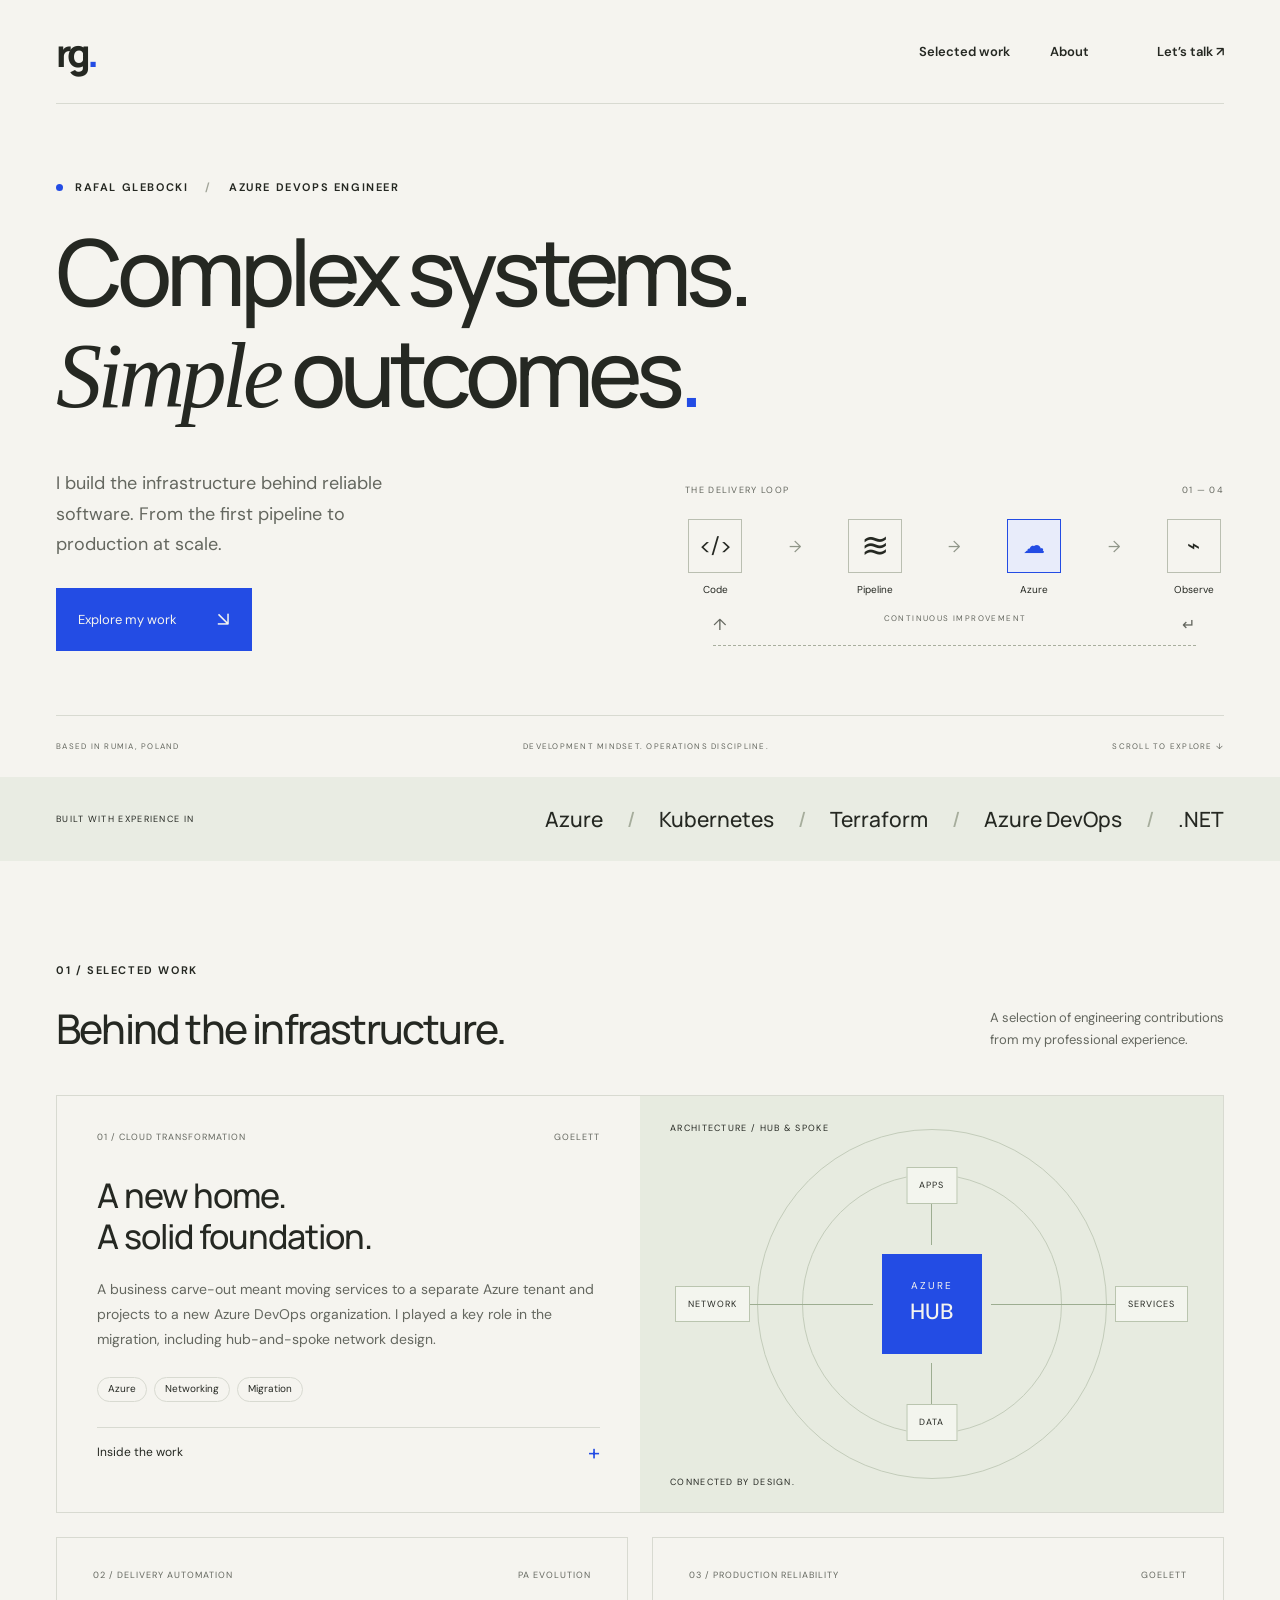
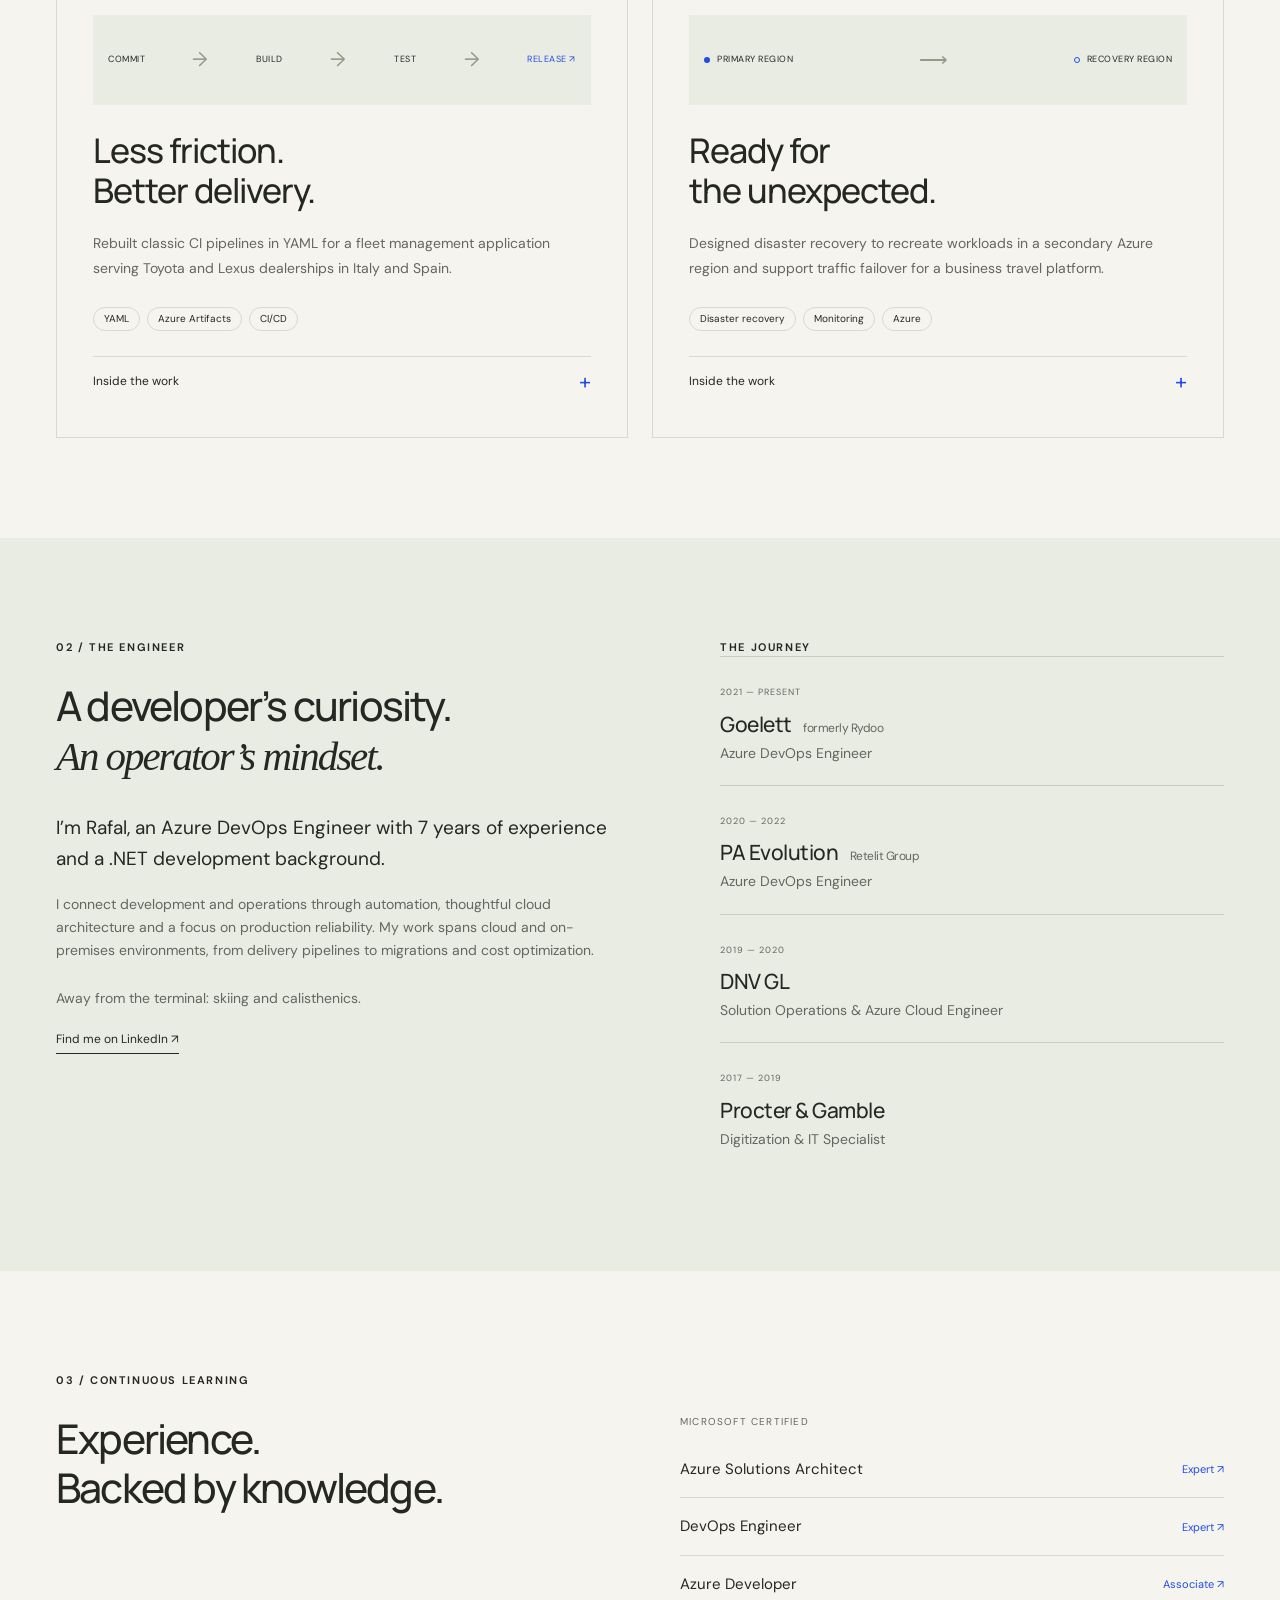
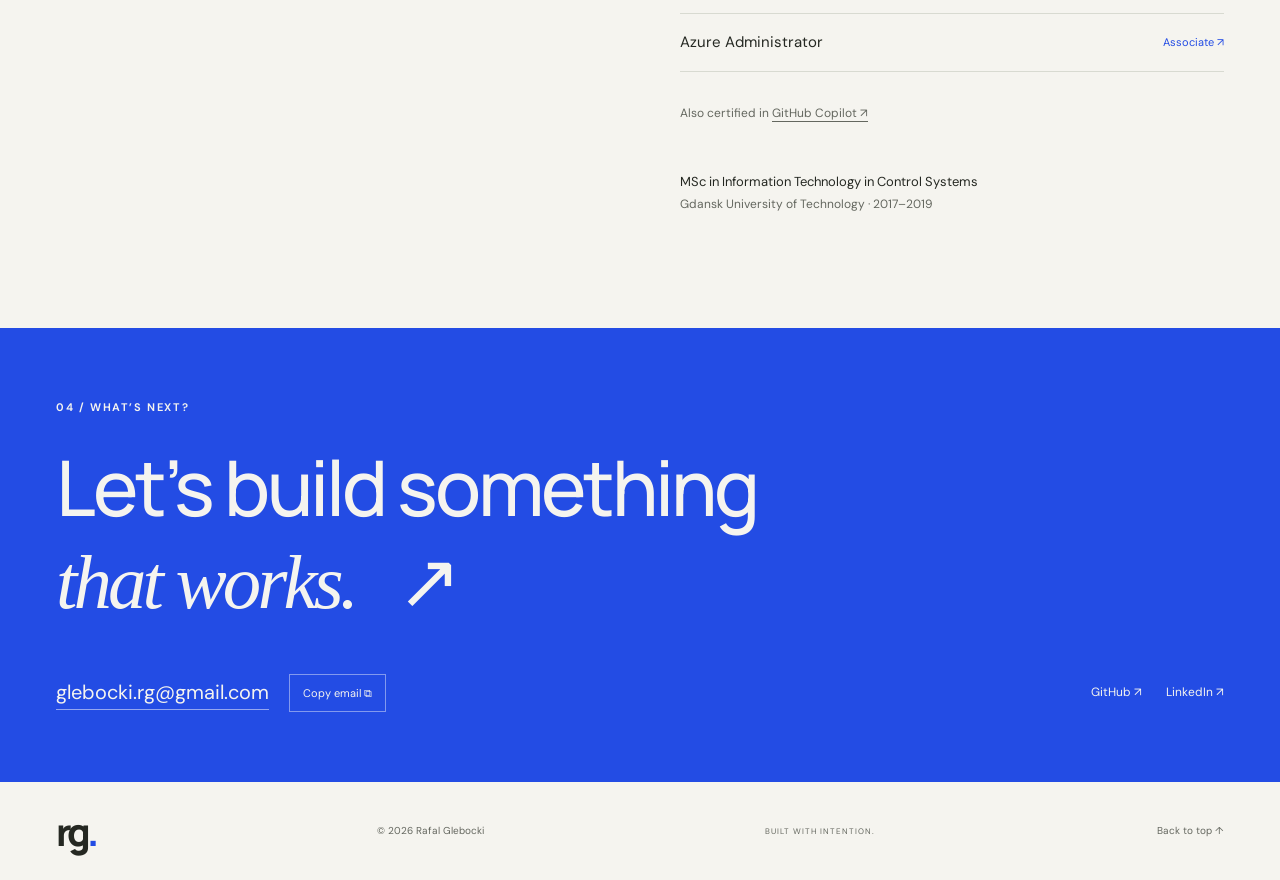
==== site/index.html @ 4cfb501b "feat: add portfolio, Azure deployment and project skills" ====
<!doctype html>
<html lang="en">
<head>
  <meta charset="utf-8">
  <meta name="viewport" content="width=device-width, initial-scale=1">
  <meta name="description" content="Rafal Glebocki, Azure DevOps Engineer. Seven years of experience in cloud infrastructure, CI/CD, Kubernetes and production reliability.">
  <meta name="theme-color" content="#f5f4ef">
  <title>Rafal Glebocki — Azure DevOps Engineer</title>
  <link rel="icon" href="assets/favicon.svg" type="image/svg+xml">
  <link rel="stylesheet" href="assets/style.css">
  <script src="assets/main.js" defer></script>
</head>
<body>
  <a class="skip" href="#main">Skip to content</a>
  <header class="header wrap">
    <a class="wordmark" href="#" aria-label="Rafal Glebocki, home">rg<span>.</span></a>
    <nav aria-label="Main navigation"><a href="#work">Selected work</a><a href="#about">About</a><a href="#contact">Let’s talk <span aria-hidden="true">↗</span></a></nav>
  </header>
  <main id="main">
    <section class="hero wrap" aria-labelledby="hero-title">
      <div class="eyebrow"><span class="dot"></span> RAFAL GLEBOCKI <span class="slash">/</span> AZURE DEVOPS ENGINEER</div>
      <h1 id="hero-title">Complex systems.<br><span class="serif">Simple</span> outcomes<span class="blue">.</span></h1>
      <div class="hero-bottom">
        <div class="intro"><p>I build the infrastructure behind reliable software. From the first pipeline to production at scale.</p><a class="button" href="#work">Explore my work <span aria-hidden="true">↘</span></a></div>
        <div class="architecture" role="img" aria-label="Delivery flow: code, pipeline, Azure cloud, observability, then feedback to code">
          <div class="diagram-top"><span>THE DELIVERY LOOP</span><span>01 — 04</span></div>
          <div class="nodes"><div class="node"><span class="node-icon">&lt;/&gt;</span><span>Code</span></div><span class="connector">→</span><div class="node"><span class="node-icon pipeline">≋</span><span>Pipeline</span></div><span class="connector">→</span><div class="node active"><span class="node-icon">☁</span><span>Azure</span></div><span class="connector">→</span><div class="node"><span class="node-icon">⌁</span><span>Observe</span></div></div>
          <div class="feedback"><span>↑</span><span>CONTINUOUS IMPROVEMENT</span><span>↵</span></div>
        </div>
      </div>
      <div class="hero-footer"><span>BASED IN RUMIA, POLAND</span><span>DEVELOPMENT MINDSET. OPERATIONS DISCIPLINE.</span><a href="#work" aria-label="Scroll to selected work">SCROLL TO EXPLORE ↓</a></div>
    </section>
    <div class="stack-strip"><div class="wrap"><span>BUILT WITH EXPERIENCE IN</span><p>Azure <i>/</i> Kubernetes <i>/</i> Terraform <i>/</i> Azure DevOps <i>/</i> .NET</p></div></div>
    <section id="work" class="work wrap section">
      <div class="section-heading"><div><p class="eyebrow">01 / SELECTED WORK</p><h2>Behind the infrastructure.</h2></div><p>A selection of engineering contributions<br>from my professional experience.</p></div>
      <article class="project featured">
        <div class="project-copy"><div class="project-meta"><span>01 / CLOUD TRANSFORMATION</span><span>GOELETT</span></div><h3>A new home.<br>A solid foundation.</h3><p>A business carve-out meant moving services to a separate Azure tenant and projects to a new Azure DevOps organization. I played a key role in the migration, including hub-and-spoke network design.</p><div class="tags"><span>Azure</span><span>Networking</span><span>Migration</span></div><details><summary>Inside the work <span aria-hidden="true">+</span></summary><p>Contributed to tenant and organization migrations, designed a shared CI/CD approach across applications, and migrated workloads to Azure Kubernetes Service.</p></details></div>
        <div class="network-art" role="img" aria-label="Hub-and-spoke network: central hub connects applications, services and data"><span class="art-caption">ARCHITECTURE / HUB & SPOKE</span><div class="orbit orbit-one"></div><div class="orbit orbit-two"></div><div class="network-line horizontal"></div><div class="network-line vertical"></div><div class="hub">AZURE<br><strong>HUB</strong></div><span class="spoke spoke-top">APPS</span><span class="spoke spoke-right">SERVICES</span><span class="spoke spoke-bottom">DATA</span><span class="spoke spoke-left">NETWORK</span><span class="art-foot">CONNECTED BY DESIGN.</span></div>
      </article>
      <div class="project-pair">
        <article class="project secondary"><div class="project-meta"><span>02 / DELIVERY AUTOMATION</span><span>PA EVOLUTION</span></div><div class="mini-pipeline" aria-hidden="true"><span>COMMIT</span><b>→</b><span>BUILD</span><b>→</b><span>TEST</span><b>→</b><span class="blue">RELEASE ↗</span></div><h3>Less friction.<br>Better delivery.</h3><p>Rebuilt classic CI pipelines in YAML for a fleet management application serving Toyota and Lexus dealerships in Italy and Spain.</p><div class="tags"><span>YAML</span><span>Azure Artifacts</span><span>CI/CD</span></div><details><summary>Inside the work <span aria-hidden="true">+</span></summary><p>Introduced semantic versioning, unit tests, caching and package management. Supported VM releases and integrated post-release tests with results logged to Datadog.</p></details></article>
        <article class="project secondary"><div class="project-meta"><span>03 / PRODUCTION RELIABILITY</span><span>GOELETT</span></div><div class="region-art" aria-hidden="true"><span><i></i> PRIMARY REGION</span><b>⟶</b><span><i></i> RECOVERY REGION</span></div><h3>Ready for<br>the unexpected.</h3><p>Designed disaster recovery to recreate workloads in a secondary Azure region and support traffic failover for a business travel platform.</p><div class="tags"><span>Disaster recovery</span><span>Monitoring</span><span>Azure</span></div><details><summary>Inside the work <span aria-hidden="true">+</span></summary><p>Maintained monitoring with Application Insights, Grafana and Zabbix. Supported incident and release management, and configured an SRE agent for production monitoring.</p></details></article>
      </div>
    </section>
    <section id="about" class="about section"><div class="wrap about-grid"><div><p class="eyebrow">02 / THE ENGINEER</p><h2>A developer’s curiosity.<br><span class="serif">An operator’s mindset.</span></h2><p class="about-intro">I’m Rafal, an Azure DevOps Engineer with 7 years of experience and a .NET development background.</p><p>I connect development and operations through automation, thoughtful cloud architecture and a focus on production reliability. My work spans cloud and on-premises environments, from delivery pipelines to migrations and cost optimization.</p><p class="personal">Away from the terminal: skiing and calisthenics.</p><a class="text-link" href="https://www.linkedin.com/in/rafalglebocki" target="_blank" rel="noreferrer">Find me on LinkedIn ↗</a></div><div class="timeline"><p class="eyebrow">THE JOURNEY</p><div><span>2021 — PRESENT</span><h3>Goelett <small>formerly Rydoo</small></h3><p>Azure DevOps Engineer</p></div><div><span>2020 — 2022</span><h3>PA Evolution <small>Retelit Group</small></h3><p>Azure DevOps Engineer</p></div><div><span>2019 — 2020</span><h3>DNV GL</h3><p>Solution Operations & Azure Cloud Engineer</p></div><div><span>2017 — 2019</span><h3>Procter & Gamble</h3><p>Digitization & IT Specialist</p></div></div></div></section>
    <section class="credentials section wrap"><p class="eyebrow">03 / CONTINUOUS LEARNING</p><div class="credentials-grid"><h2>Experience.<br>Backed by knowledge.</h2><div><p class="cert-label">MICROSOFT CERTIFIED</p><ul class="certs"><li><a href="https://learn.microsoft.com/api/credentials/share/en-us/RafaGbocki-3863/DA3E8FC1C0306211?sharingId=A9ACE3A2BB12C24C" target="_blank" rel="noopener noreferrer" aria-label="Azure Solutions Architect Expert certificate (opens in a new tab)">Azure Solutions Architect <span>Expert ↗</span></a></li><li><a href="https://learn.microsoft.com/api/credentials/share/en-us/RafaGbocki-3863/6D9B1CD9501C0F1B?sharingId=A9ACE3A2BB12C24C" target="_blank" rel="noopener noreferrer" aria-label="DevOps Engineer Expert certificate (opens in a new tab)">DevOps Engineer <span>Expert ↗</span></a></li><li><a href="https://learn.microsoft.com/api/credentials/share/en-us/RafaGbocki-3863/81DCC0624C2C386D?sharingId=A9ACE3A2BB12C24C" target="_blank" rel="noopener noreferrer" aria-label="Azure Developer Associate certificate (opens in a new tab)">Azure Developer <span>Associate ↗</span></a></li><li><a href="https://learn.microsoft.com/api/credentials/share/en-us/RafaGbocki-3863/DE792975BA708799?sharingId=A9ACE3A2BB12C24C" target="_blank" rel="noopener noreferrer" aria-label="Azure Administrator Associate certificate (opens in a new tab)">Azure Administrator <span>Associate ↗</span></a></li></ul><p class="extra-cert">Also certified in <a href="https://learn.microsoft.com/api/credentials/share/en-us/RafaGbocki-3863/BF554E266FBE7153?sharingId=A9ACE3A2BB12C24C" target="_blank" rel="noopener noreferrer" aria-label="GitHub Copilot certificate (opens in a new tab)">GitHub Copilot ↗</a></p><p class="education">MSc in Information Technology in Control Systems<br><span>Gdansk University of Technology · 2017–2019</span></p></div></div></section>
    <section id="contact" class="contact"><div class="wrap"><p class="eyebrow">04 / WHAT’S NEXT?</p><h2>Let’s build something<br><span class="serif">that works.</span> <span aria-hidden="true">↗</span></h2><div class="contact-bottom"><a class="email" href="mailto:glebocki.rg@gmail.com">glebocki.rg@gmail.com</a><button id="copy-email" type="button">Copy email <span aria-hidden="true">⧉</span></button><span id="copy-status" role="status"></span><div class="socials"><a href="https://github.com/roofiq" target="_blank" rel="noreferrer">GitHub ↗</a><a href="https://www.linkedin.com/in/rafalglebocki" target="_blank" rel="noreferrer">LinkedIn ↗</a></div></div></div></section>
  </main>
  <footer class="wrap footer"><a class="wordmark" href="#" aria-label="Back to top">rg<span>.</span></a><span>© <span id="year">2026</span> Rafal Glebocki</span><span>BUILT WITH INTENTION.</span><a href="#">Back to top ↑</a></footer>
</body>
</html>
---- site/assets/style.css ----
@import url('https://fonts.googleapis.com/css2?family=DM+Sans:wght@400;450;500;550;600;650;700&family=Manrope:wght@400;500;600;650;700;750;800&display=swap');
:root{--paper:#f5f4ef;--ink:#252822;--muted:#64675f;--line:#d8dad1;--blue:#234ce4;--pale:#e9ece3;--display:'Manrope',sans-serif;--body:'DM Sans',sans-serif}
*{box-sizing:border-box}html{scroll-behavior:smooth;scroll-padding-top:28px}body{margin:0;background:var(--paper);color:var(--ink);font:16px/1.65 var(--body);-webkit-font-smoothing:antialiased}a{color:inherit;text-decoration:none}button{font:inherit}button,a,summary{-webkit-tap-highlight-color:transparent}a:focus-visible,button:focus-visible,summary:focus-visible{outline:3px solid var(--blue);outline-offset:6px}a:hover{color:var(--blue)}::selection{background:#ced6fb}.wrap{width:min(1280px,calc(100% - 112px));margin-inline:auto}.header{height:104px;display:flex;align-items:center;justify-content:space-between;border-bottom:1px solid var(--line)}.wordmark{font:800 38px/1 var(--display);letter-spacing:-4px}.wordmark span{color:var(--blue)}nav{display:flex;gap:40px;font-size:13px;font-weight:600}nav a{padding-block:12px}nav a:last-child{margin-left:28px}.skip{position:absolute;top:-100px;left:20px;background:var(--paper);padding:12px;z-index:10}.skip:focus{top:10px}.hero{padding-top:74px}.eyebrow{font-size:11px;font-weight:650;letter-spacing:1.6px;display:flex;align-items:center;gap:12px;margin:0 0 25px}.dot{width:7px;height:7px;background:var(--blue);border-radius:50%}.slash{color:#a1a498;margin:0 5px}h1,h2,h3,p{margin-top:0}h1,h2,h3{font-family:var(--display);font-weight:500}h1{font-size:clamp(52px,7.2vw,106px);line-height:1.09;letter-spacing:-6px;margin-bottom:42px}.serif{font-family:Georgia,'Times New Roman',serif;font-style:italic;font-weight:400;letter-spacing:-.05em}.blue{color:var(--blue)}.hero-bottom{display:grid;grid-template-columns:1fr 1fr;gap:90px;align-items:center}.intro p{max-width:370px;font-size:18px;line-height:1.7;color:var(--muted);margin-bottom:28px}.button{display:inline-flex;align-items:center;gap:40px;background:var(--blue);color:var(--paper);padding:15px 22px;font-size:13px}.button:hover{background:#1939b5;color:var(--paper)}.button span{font-size:20px}.architecture{padding-top:10px}.diagram-top{display:flex;justify-content:space-between;font-size:9px;letter-spacing:1.3px;color:var(--muted);margin-bottom:22px}.nodes{display:flex;align-items:center;justify-content:space-between}.node{display:flex;flex-direction:column;align-items:center;gap:9px;font-size:10px;min-width:60px}.node-icon{width:54px;height:54px;border:1px solid #babfb1;display:grid;place-items:center;font-size:22px;line-height:1;background:var(--paper)}.node.active .node-icon{border-color:var(--blue);color:var(--blue);background:#e8ecfa}.connector{color:#8f9588;padding-bottom:23px}.pipeline{font-size:34px}.feedback{display:flex;justify-content:space-between;margin:13px 28px 0;border-bottom:1px dashed #a8ae9e;padding-bottom:7px;color:var(--muted);font-size:8px;letter-spacing:1.4px}.feedback span:first-child,.feedback span:last-child{font-size:16px}.hero-footer{display:flex;justify-content:space-between;gap:20px;border-top:1px solid var(--line);padding:24px 0;margin-top:64px;font-size:8px;letter-spacing:1.25px;color:var(--muted)}.stack-strip{background:var(--pale);padding:28px 0}.stack-strip .wrap{display:flex;justify-content:space-between;align-items:center;gap:35px}.stack-strip span{font-size:9px;letter-spacing:1.3px}.stack-strip p{margin:0;font:500 21px var(--display)}.stack-strip i{font-style:normal;color:#a6ad9c;margin:0 20px}.section{padding-block:100px}.section-heading{display:flex;justify-content:space-between;align-items:end;gap:30px;margin-bottom:42px}h2{font-size:clamp(30px,3.2vw,46px);line-height:1.2;letter-spacing:-1.8px;margin-bottom:0}.section-heading>p{font-size:13px;color:var(--muted);margin:0 0 3px}.project{border:1px solid var(--line)}.featured{display:grid;grid-template-columns:1fr 1fr}.project-copy{padding:34px 40px}.project-meta{display:flex;justify-content:space-between;gap:16px;font-size:9px;letter-spacing:1px;color:var(--muted)}h3{font-size:34px;line-height:1.2;letter-spacing:-1px;margin:30px 0 20px}.project p{font-size:14px;color:var(--muted);line-height:1.8}.tags{display:flex;flex-wrap:wrap;gap:7px;margin:25px 0}.tags span{font-size:10px;padding:3px 10px;border:1px solid var(--line);border-radius:20px}.project details{border-top:1px solid var(--line);font-size:12px}.project summary{cursor:pointer;list-style:none;display:flex;justify-content:space-between;align-items:center;min-height:50px}.project summary::-webkit-details-marker{display:none}.project summary span{font-size:22px;color:var(--blue)}details[open] summary span{transform:rotate(45deg)}details p{padding-top:10px}.network-art{position:relative;min-height:400px;overflow:hidden;background:#e7ebe0;background-image:radial-gradient(#bbc4af .7px,transparent .7px);background-size:18px 18px;display:grid;place-items:center}.art-caption,.art-foot{position:absolute;font-size:9px;letter-spacing:1.3px;left:30px}.art-caption{top:25px}.art-foot{bottom:22px}.orbit{position:absolute;border:1px solid #c3ccba;border-radius:50%;width:260px;height:260px}.orbit-two{width:350px;height:350px}.network-line{position:absolute;background:#9dad91}.horizontal{width:72%;height:1px}.vertical{height:65%;width:1px}.hub{z-index:1;background:var(--blue);color:var(--paper);width:100px;height:100px;display:flex;flex-direction:column;justify-content:center;align-items:center;font-size:10px;letter-spacing:2px;box-shadow:0 0 0 9px #e7ebe0}.hub strong{font-size:22px;letter-spacing:0;font-weight:500}.spoke{position:absolute;background:#f3f5ee;border:1px solid #bac5af;padding:10px 12px;font-size:9px;letter-spacing:1px;z-index:1}.spoke-top{top:17%;left:50%;transform:translateX(-50%)}.spoke-bottom{bottom:17%;left:50%;transform:translateX(-50%)}.spoke-left{left:6%}.spoke-right{right:6%}.project-pair{display:grid;grid-template-columns:1fr 1fr;gap:24px;margin-top:24px}.secondary{padding:30px 36px}.mini-pipeline,.region-art{margin-top:32px;min-height:90px;display:flex;align-items:center;justify-content:space-between;gap:8px;font-size:9px;letter-spacing:.5px;background:var(--pale);padding:15px}.mini-pipeline b,.region-art b{font-size:20px;font-weight:400;color:#939b88}.region-art span{display:flex;align-items:center;gap:7px}.region-art i{height:6px;width:6px;background:var(--blue);border-radius:50%}.region-art span:last-child i{background:transparent;border:1px solid var(--blue)}.secondary h3{margin-top:25px}.about{background:var(--pale)}.about-grid{display:grid;grid-template-columns:1.1fr 1fr;gap:110px}.about h2{margin-bottom:30px}.about p:not(.eyebrow){color:var(--muted);font-size:14px}.about p.about-intro{font-size:19px;color:var(--ink)}.about .personal{margin-top:25px}.text-link{font-size:12px;border-bottom:1px solid var(--ink);padding-bottom:6px}.timeline>div{padding:20px 0;border-top:1px solid #c8cebf}.timeline>div>span{font-size:9px;letter-spacing:1px;color:var(--muted)}.timeline h3{font-size:21px;margin:8px 0 5px;letter-spacing:-.5px}.timeline h3 small{font:12px var(--body);color:var(--muted);margin-left:8px}.timeline p{margin-bottom:0}.credentials-grid{display:grid;grid-template-columns:1fr 1fr;gap:80px}.cert-label{font-size:10px;letter-spacing:1.2px;color:var(--muted)}.certs{list-style:none;margin:0;padding:0}.certs li{border-bottom:1px solid var(--line);padding:16px 0;display:flex;justify-content:space-between;gap:18px;font-size:15px}.certs span{font-size:11px;color:var(--blue);white-space:nowrap}.extra-cert{font-size:12px;margin-top:20px;color:var(--muted)}.education{margin-top:36px;font-size:13px}.education span{color:var(--muted);font-size:12px}.contact{background:var(--blue);color:var(--paper);padding:70px 0}.contact h2{font-size:clamp(42px,6vw,82px);letter-spacing:-3px}.contact h2>span:last-child{display:inline-block;margin-left:30px}.contact-bottom{display:flex;align-items:center;flex-wrap:wrap;gap:20px;margin-top:45px}.email{font-size:20px;border-bottom:1px solid #94a6f0}.contact a:hover{color:#c5d0fc}.contact button{cursor:pointer;background:none;border:1px solid #8299ee;color:var(--paper);padding:9px 13px;font-size:11px}.contact button:hover{background:#365ceb}.contact :focus-visible{outline-color:var(--paper)}#copy-status{font-size:12px;max-width:250px}.socials{display:flex;gap:24px;margin-left:auto;font-size:12px}.footer{display:flex;align-items:center;gap:25px;justify-content:space-between;padding-block:30px;font-size:10px;color:var(--muted)}.footer .wordmark{color:var(--ink)}.footer>span:nth-last-child(2){letter-spacing:1px;font-size:8px}.hero h1{animation:enter .8s both}.hero-bottom{animation:enter .8s .1s both}@keyframes enter{from{opacity:0;transform:translateY(15px)}to{opacity:1;transform:translateY(0)}}
@media(min-width:1600px){.hero{padding-top:95px;padding-bottom:10px}}
@media(max-width:1000px){.wrap{width:calc(100% - 64px)}h1{letter-spacing:-4px}.hero-bottom{gap:40px}.stack-strip p{font-size:17px}.stack-strip i{margin:0 10px}.project-copy,.secondary{padding:25px}.about-grid{gap:50px}.hero-footer>span:nth-child(2){display:none}.project-meta{font-size:8px}.credentials-grid{gap:40px}}
@media(max-width:700px){.wrap{width:calc(100% - 40px)}.header{height:80px}.wordmark{font-size:34px}nav{gap:18px;font-size:11px}nav a:last-child{margin-left:0}.hero{padding-top:44px}.eyebrow{font-size:9px;letter-spacing:1px;gap:7px}h1{font-size:clamp(42px,9.5vw,67px);letter-spacing:-2.7px;margin-bottom:28px}.hero-bottom{grid-template-columns:1fr;gap:35px}.intro p{font-size:16px;max-width:360px}.architecture{max-width:420px;width:100%;margin-inline:auto;padding:22px 0 0;border-top:1px solid var(--line)}.hero-footer{margin-top:35px;font-size:7px;padding-block:20px}.stack-strip{padding-block:23px}.stack-strip .wrap{align-items:start;flex-direction:column;gap:14px}.stack-strip p{font-size:15px;line-height:2}.stack-strip i{margin:0 7px}.section{padding-block:65px}.section-heading{display:block;margin-bottom:28px}.section-heading>p{margin-top:20px}.section-heading>p br{display:none}.featured,.project-pair,.about-grid,.credentials-grid{grid-template-columns:1fr}.featured .network-art{min-height:320px;grid-row:1}.network-art .orbit{width:210px;height:210px}.network-art .orbit-two{width:290px;height:290px}.network-art .hub{width:80px;height:80px}.project-copy,.secondary{padding:25px 22px}.project h3{font-size:30px}.project-meta{font-size:8px;letter-spacing:.6px}.project-pair{gap:20px;margin-top:20px}.about-grid{gap:45px}.credentials-grid{gap:35px}.certs li{font-size:13px}.certs span{font-size:10px}.contact{padding-block:55px}.contact h2{letter-spacing:-2px}.contact h2>span:last-child{margin-left:5px}.email{font-size:18px}.contact-bottom{gap:15px}.socials{margin-left:0;width:100%;margin-top:15px}.footer{flex-wrap:wrap;gap:20px}.footer>span:nth-last-child(2){display:none}.footer .wordmark{font-size:30px}.footer>span{margin-right:auto}.footer>a:last-child{margin-left:auto}.mini-pipeline,.region-art{font-size:8px;padding:12px}.region-art span{gap:4px}.node{min-width:48px}.node-icon{width:48px;height:48px}}
@media(prefers-reduced-motion:reduce){html{scroll-behavior:auto}*,*::before,*::after{animation:none!important;transition:none!important}}

.certs li{display:block;padding:0}.certs li a{display:flex;justify-content:space-between;align-items:center;gap:18px;padding:16px 0;min-height:48px}.certs li a:hover{background:var(--pale)}.extra-cert a{display:inline-block;padding-block:12px;text-decoration:underline;text-underline-offset:4px}
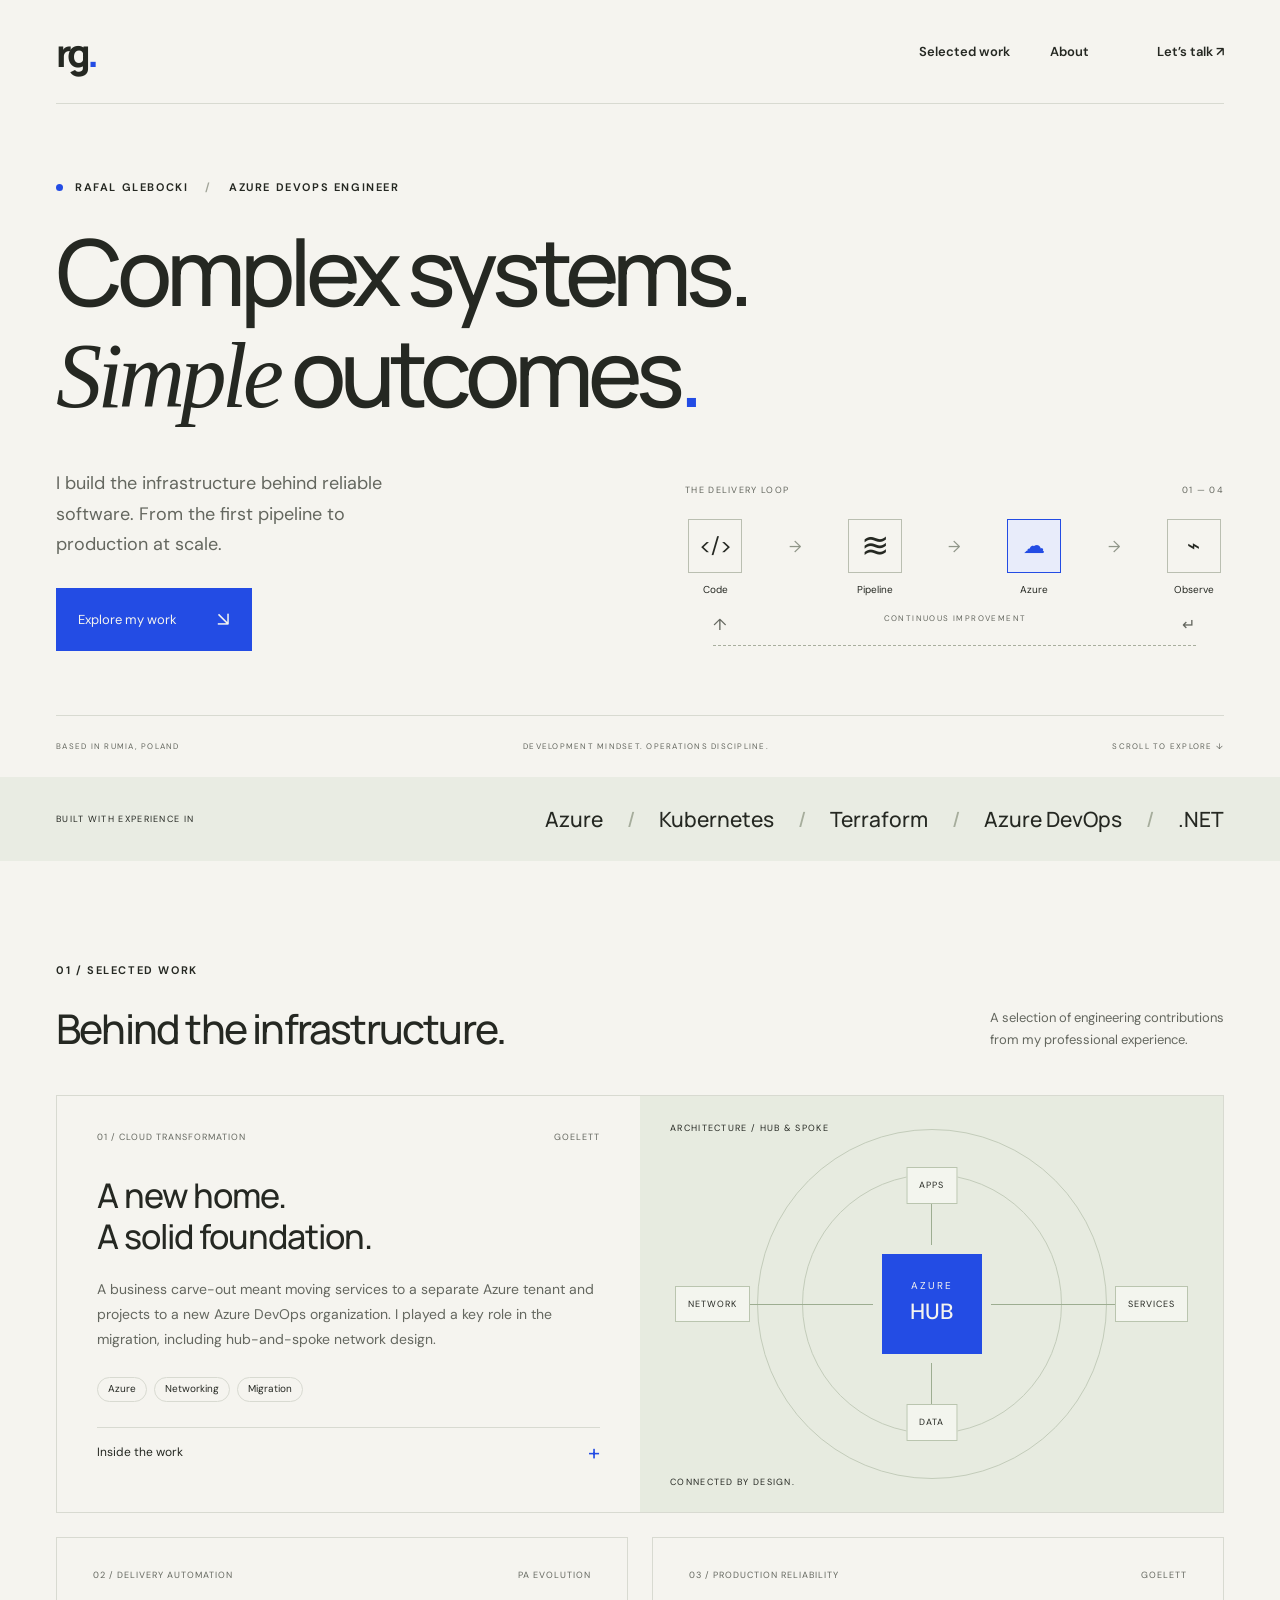
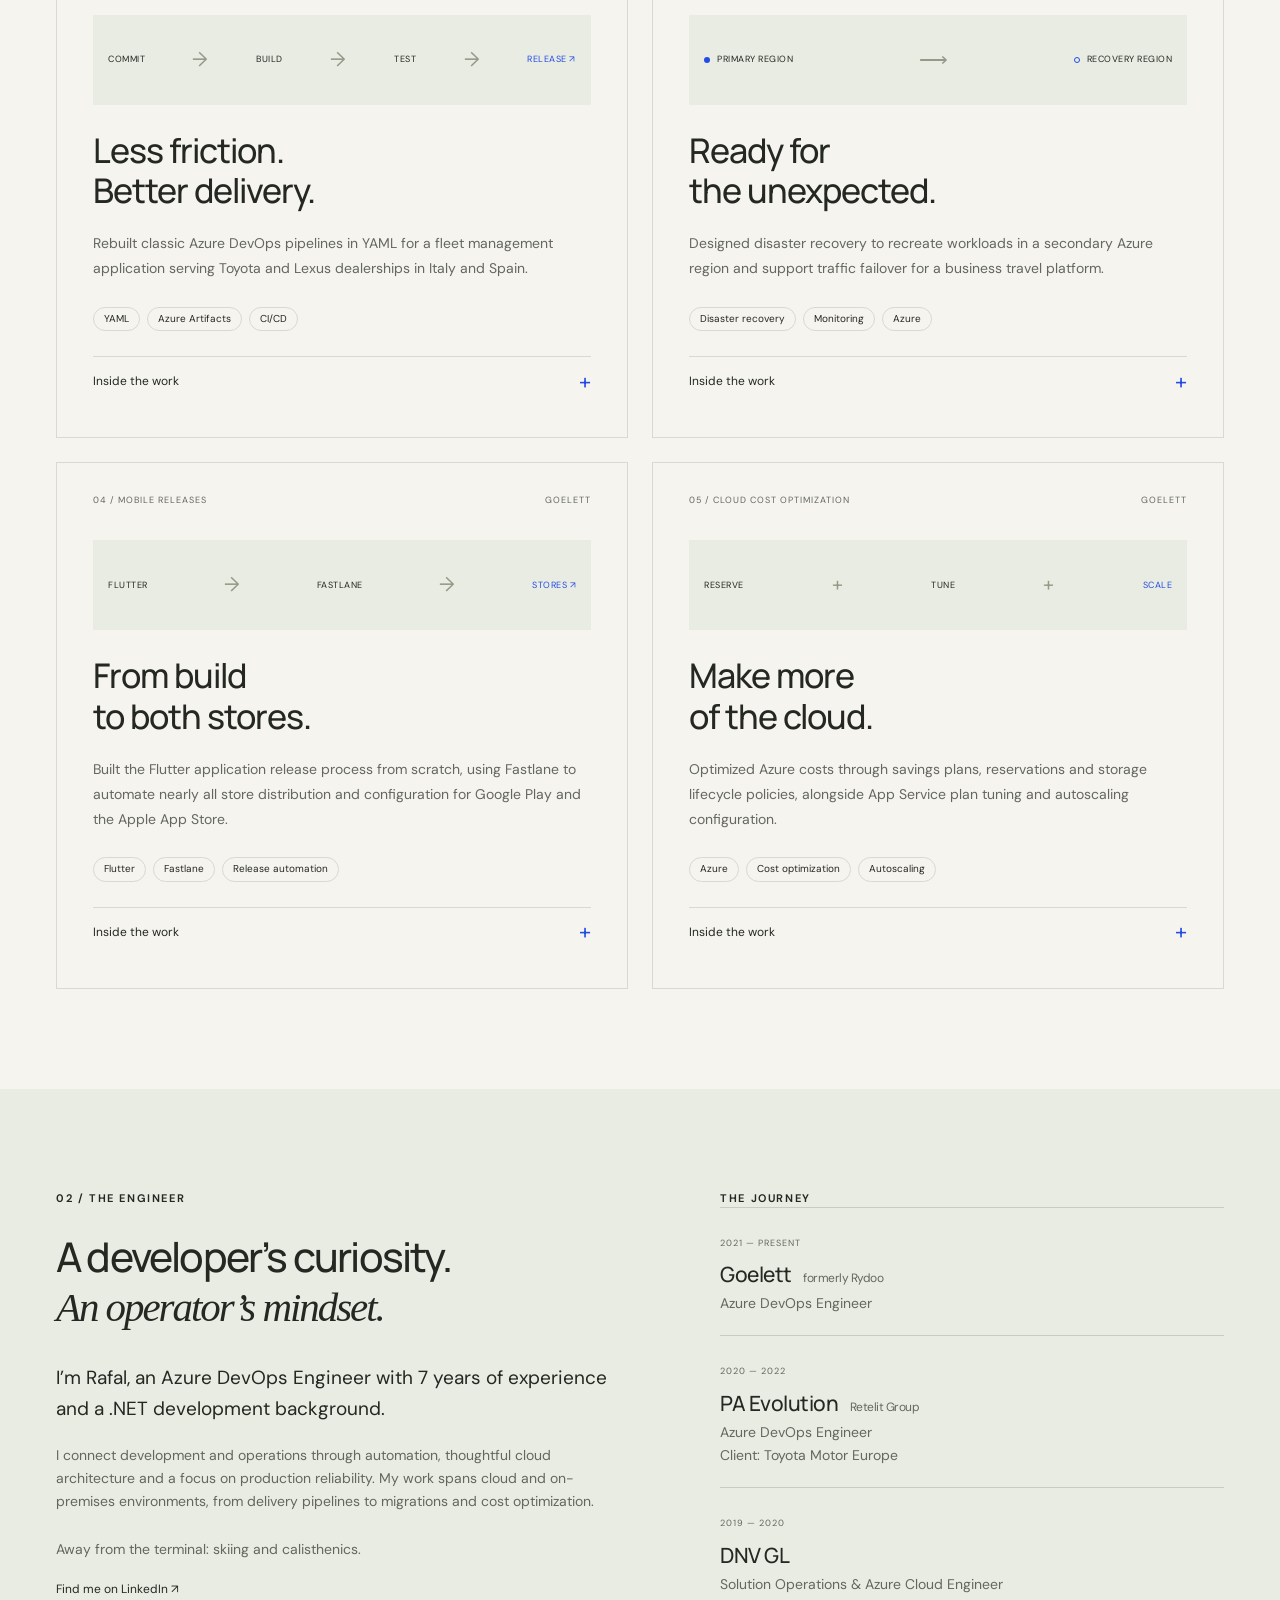
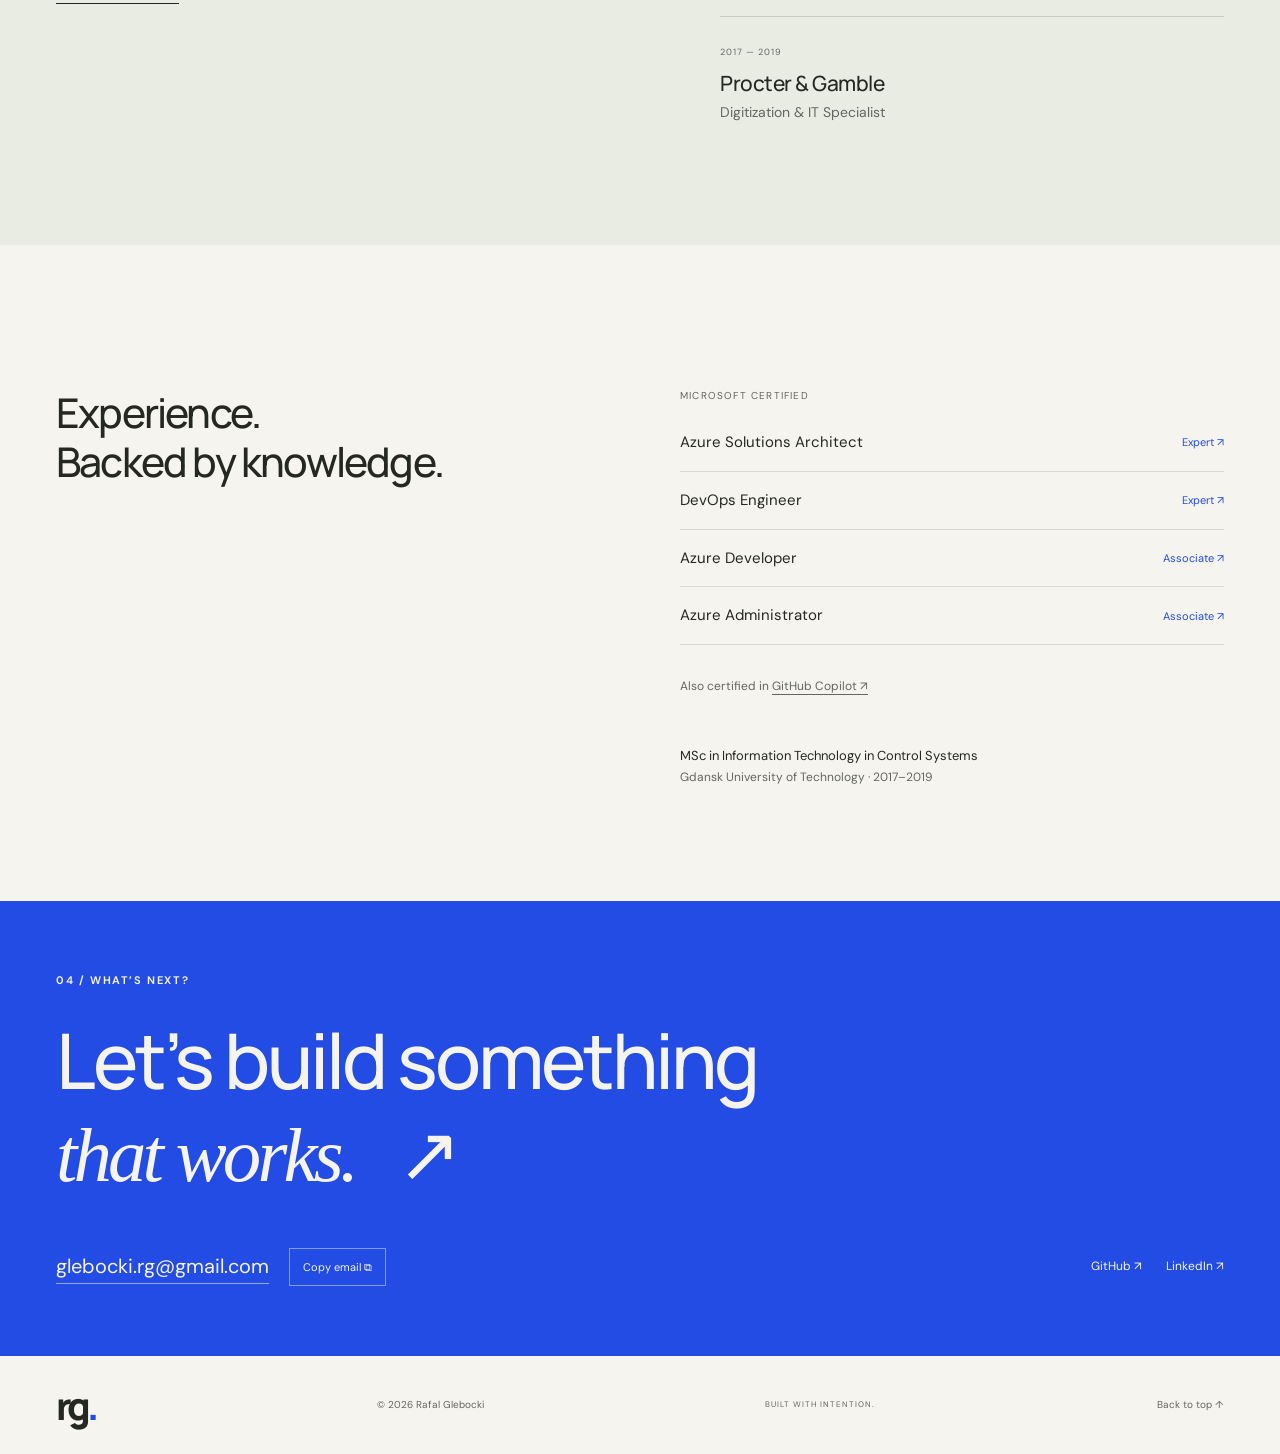
==== commit 8bb6eb82: "feat(site): refresh selected work from updated CV" ====
--- a/site/index.html
+++ b/site/index.html
@@ -38,11 +38,15 @@
         <div class="network-art" role="img" aria-label="Hub-and-spoke network: central hub connects applications, services and data"><span class="art-caption">ARCHITECTURE / HUB & SPOKE</span><div class="orbit orbit-one"></div><div class="orbit orbit-two"></div><div class="network-line horizontal"></div><div class="network-line vertical"></div><div class="hub">AZURE<br><strong>HUB</strong></div><span class="spoke spoke-top">APPS</span><span class="spoke spoke-right">SERVICES</span><span class="spoke spoke-bottom">DATA</span><span class="spoke spoke-left">NETWORK</span><span class="art-foot">CONNECTED BY DESIGN.</span></div>
       </article>
       <div class="project-pair">
-        <article class="project secondary"><div class="project-meta"><span>02 / DELIVERY AUTOMATION</span><span>PA EVOLUTION</span></div><div class="mini-pipeline" aria-hidden="true"><span>COMMIT</span><b>→</b><span>BUILD</span><b>→</b><span>TEST</span><b>→</b><span class="blue">RELEASE ↗</span></div><h3>Less friction.<br>Better delivery.</h3><p>Rebuilt classic CI pipelines in YAML for a fleet management application serving Toyota and Lexus dealerships in Italy and Spain.</p><div class="tags"><span>YAML</span><span>Azure Artifacts</span><span>CI/CD</span></div><details><summary>Inside the work <span aria-hidden="true">+</span></summary><p>Introduced semantic versioning, unit tests, caching and package management. Supported VM releases and integrated post-release tests with results logged to Datadog.</p></details></article>
+        <article class="project secondary"><div class="project-meta"><span>02 / DELIVERY AUTOMATION</span><span>PA EVOLUTION</span></div><div class="mini-pipeline" aria-hidden="true"><span>COMMIT</span><b>→</b><span>BUILD</span><b>→</b><span>TEST</span><b>→</b><span class="blue">RELEASE ↗</span></div><h3>Less friction.<br>Better delivery.</h3><p>Rebuilt classic Azure DevOps pipelines in YAML for a fleet management application serving Toyota and Lexus dealerships in Italy and Spain.</p><div class="tags"><span>YAML</span><span>Azure Artifacts</span><span>CI/CD</span></div><details><summary>Inside the work <span aria-hidden="true">+</span></summary><p>Integrated SonarCloud analysis, unit tests, semantic versioning, caching and Azure Artifacts. Automated back-merges in a GitFlow workflow to keep development and release branches aligned, and integrated post-release tests with results logged to Datadog.</p></details></article>
         <article class="project secondary"><div class="project-meta"><span>03 / PRODUCTION RELIABILITY</span><span>GOELETT</span></div><div class="region-art" aria-hidden="true"><span><i></i> PRIMARY REGION</span><b>⟶</b><span><i></i> RECOVERY REGION</span></div><h3>Ready for<br>the unexpected.</h3><p>Designed disaster recovery to recreate workloads in a secondary Azure region and support traffic failover for a business travel platform.</p><div class="tags"><span>Disaster recovery</span><span>Monitoring</span><span>Azure</span></div><details><summary>Inside the work <span aria-hidden="true">+</span></summary><p>Maintained monitoring with Application Insights, Grafana and Zabbix. Supported incident and release management, and configured an SRE agent for production monitoring.</p></details></article>
       </div>
+      <div class="project-pair">
+        <article class="project secondary"><div class="project-meta"><span>04 / MOBILE RELEASES</span><span>GOELETT</span></div><div class="mini-pipeline" aria-hidden="true"><span>FLUTTER</span><b>→</b><span>FASTLANE</span><b>→</b><span class="blue">STORES ↗</span></div><h3>From build<br>to both stores.</h3><p>Built the Flutter application release process from scratch, using Fastlane to automate nearly all store distribution and configuration for Google Play and the Apple App Store.</p><div class="tags"><span>Flutter</span><span>Fastlane</span><span>Release automation</span></div><details><summary>Inside the work <span aria-hidden="true">+</span></summary><p>Created the release process for both Android and iOS, covering automated store distribution and configuration through Fastlane.</p></details></article>
+        <article class="project secondary"><div class="project-meta"><span>05 / CLOUD COST OPTIMIZATION</span><span>GOELETT</span></div><div class="mini-pipeline" aria-hidden="true"><span>RESERVE</span><b>+</b><span>TUNE</span><b>+</b><span class="blue">SCALE</span></div><h3>Make more<br>of the cloud.</h3><p>Optimized Azure costs through savings plans, reservations and storage lifecycle policies, alongside App Service plan tuning and autoscaling configuration.</p><div class="tags"><span>Azure</span><span>Cost optimization</span><span>Autoscaling</span></div><details><summary>Inside the work <span aria-hidden="true">+</span></summary><p>Tuned App Service plans to maximize resource utilization and configured autoscaling, alongside savings plans, reservations and storage lifecycle policies.</p></details></article>
+      </div>
     </section>
-    <section id="about" class="about section"><div class="wrap about-grid"><div><p class="eyebrow">02 / THE ENGINEER</p><h2>A developer’s curiosity.<br><span class="serif">An operator’s mindset.</span></h2><p class="about-intro">I’m Rafal, an Azure DevOps Engineer with 7 years of experience and a .NET development background.</p><p>I connect development and operations through automation, thoughtful cloud architecture and a focus on production reliability. My work spans cloud and on-premises environments, from delivery pipelines to migrations and cost optimization.</p><p class="personal">Away from the terminal: skiing and calisthenics.</p><a class="text-link" href="https://www.linkedin.com/in/rafalglebocki" target="_blank" rel="noreferrer">Find me on LinkedIn ↗</a></div><div class="timeline"><p class="eyebrow">THE JOURNEY</p><div><span>2021 — PRESENT</span><h3>Goelett <small>formerly Rydoo</small></h3><p>Azure DevOps Engineer</p></div><div><span>2020 — 2022</span><h3>PA Evolution <small>Retelit Group</small></h3><p>Azure DevOps Engineer</p></div><div><span>2019 — 2020</span><h3>DNV GL</h3><p>Solution Operations & Azure Cloud Engineer</p></div><div><span>2017 — 2019</span><h3>Procter & Gamble</h3><p>Digitization & IT Specialist</p></div></div></div></section>
+    <section id="about" class="about section"><div class="wrap about-grid"><div><p class="eyebrow">02 / THE ENGINEER</p><h2>A developer’s curiosity.<br><span class="serif">An operator’s mindset.</span></h2><p class="about-intro">I’m Rafal, an Azure DevOps Engineer with 7 years of experience and a .NET development background.</p><p>I connect development and operations through automation, thoughtful cloud architecture and a focus on production reliability. My work spans cloud and on-premises environments, from delivery pipelines to migrations and cost optimization.</p><p class="personal">Away from the terminal: skiing and calisthenics.</p><a class="text-link" href="https://www.linkedin.com/in/rafalglebocki" target="_blank" rel="noreferrer">Find me on LinkedIn ↗</a></div><div class="timeline"><p class="eyebrow">THE JOURNEY</p><div><span>2021 — PRESENT</span><h3>Goelett <small>formerly Rydoo</small></h3><p>Azure DevOps Engineer</p></div><div><span>2020 — 2022</span><h3>PA Evolution <small>Retelit Group</small></h3><p>Azure DevOps Engineer<br>Client: Toyota Motor Europe</p></div><div><span>2019 — 2020</span><h3>DNV GL</h3><p>Solution Operations & Azure Cloud Engineer</p></div><div><span>2017 — 2019</span><h3>Procter & Gamble</h3><p>Digitization & IT Specialist</p></div></div></div></section>
     <section class="credentials section wrap"><p class="eyebrow">03 / CONTINUOUS LEARNING</p><div class="credentials-grid"><h2>Experience.<br>Backed by knowledge.</h2><div><p class="cert-label">MICROSOFT CERTIFIED</p><ul class="certs"><li><a href="https://learn.microsoft.com/api/credentials/share/en-us/RafaGbocki-3863/DA3E8FC1C0306211?sharingId=A9ACE3A2BB12C24C" target="_blank" rel="noopener noreferrer" aria-label="Azure Solutions Architect Expert certificate (opens in a new tab)">Azure Solutions Architect <span>Expert ↗</span></a></li><li><a href="https://learn.microsoft.com/api/credentials/share/en-us/RafaGbocki-3863/6D9B1CD9501C0F1B?sharingId=A9ACE3A2BB12C24C" target="_blank" rel="noopener noreferrer" aria-label="DevOps Engineer Expert certificate (opens in a new tab)">DevOps Engineer <span>Expert ↗</span></a></li><li><a href="https://learn.microsoft.com/api/credentials/share/en-us/RafaGbocki-3863/81DCC0624C2C386D?sharingId=A9ACE3A2BB12C24C" target="_blank" rel="noopener noreferrer" aria-label="Azure Developer Associate certificate (opens in a new tab)">Azure Developer <span>Associate ↗</span></a></li><li><a href="https://learn.microsoft.com/api/credentials/share/en-us/RafaGbocki-3863/DE792975BA708799?sharingId=A9ACE3A2BB12C24C" target="_blank" rel="noopener noreferrer" aria-label="Azure Administrator Associate certificate (opens in a new tab)">Azure Administrator <span>Associate ↗</span></a></li></ul><p class="extra-cert">Also certified in <a href="https://learn.microsoft.com/api/credentials/share/en-us/RafaGbocki-3863/BF554E266FBE7153?sharingId=A9ACE3A2BB12C24C" target="_blank" rel="noopener noreferrer" aria-label="GitHub Copilot certificate (opens in a new tab)">GitHub Copilot ↗</a></p><p class="education">MSc in Information Technology in Control Systems<br><span>Gdansk University of Technology · 2017–2019</span></p></div></div></section>
     <section id="contact" class="contact"><div class="wrap"><p class="eyebrow">04 / WHAT’S NEXT?</p><h2>Let’s build something<br><span class="serif">that works.</span> <span aria-hidden="true">↗</span></h2><div class="contact-bottom"><a class="email" href="mailto:glebocki.rg@gmail.com">glebocki.rg@gmail.com</a><button id="copy-email" type="button">Copy email <span aria-hidden="true">⧉</span></button><span id="copy-status" role="status"></span><div class="socials"><a href="https://github.com/roofiq" target="_blank" rel="noreferrer">GitHub ↗</a><a href="https://www.linkedin.com/in/rafalglebocki" target="_blank" rel="noreferrer">LinkedIn ↗</a></div></div></div></section>
   </main>
--- a/site/assets/style.css
+++ b/site/assets/style.css
@@ -4,6 +4,11 @@
 @media(min-width:1600px){.hero{padding-top:95px;padding-bottom:10px}}
 @media(max-width:1000px){.wrap{width:calc(100% - 64px)}h1{letter-spacing:-4px}.hero-bottom{gap:40px}.stack-strip p{font-size:17px}.stack-strip i{margin:0 10px}.project-copy,.secondary{padding:25px}.about-grid{gap:50px}.hero-footer>span:nth-child(2){display:none}.project-meta{font-size:8px}.credentials-grid{gap:40px}}
 @media(max-width:700px){.wrap{width:calc(100% - 40px)}.header{height:80px}.wordmark{font-size:34px}nav{gap:18px;font-size:11px}nav a:last-child{margin-left:0}.hero{padding-top:44px}.eyebrow{font-size:9px;letter-spacing:1px;gap:7px}h1{font-size:clamp(42px,9.5vw,67px);letter-spacing:-2.7px;margin-bottom:28px}.hero-bottom{grid-template-columns:1fr;gap:35px}.intro p{font-size:16px;max-width:360px}.architecture{max-width:420px;width:100%;margin-inline:auto;padding:22px 0 0;border-top:1px solid var(--line)}.hero-footer{margin-top:35px;font-size:7px;padding-block:20px}.stack-strip{padding-block:23px}.stack-strip .wrap{align-items:start;flex-direction:column;gap:14px}.stack-strip p{font-size:15px;line-height:2}.stack-strip i{margin:0 7px}.section{padding-block:65px}.section-heading{display:block;margin-bottom:28px}.section-heading>p{margin-top:20px}.section-heading>p br{display:none}.featured,.project-pair,.about-grid,.credentials-grid{grid-template-columns:1fr}.featured .network-art{min-height:320px;grid-row:1}.network-art .orbit{width:210px;height:210px}.network-art .orbit-two{width:290px;height:290px}.network-art .hub{width:80px;height:80px}.project-copy,.secondary{padding:25px 22px}.project h3{font-size:30px}.project-meta{font-size:8px;letter-spacing:.6px}.project-pair{gap:20px;margin-top:20px}.about-grid{gap:45px}.credentials-grid{gap:35px}.certs li{font-size:13px}.certs span{font-size:10px}.contact{padding-block:55px}.contact h2{letter-spacing:-2px}.contact h2>span:last-child{margin-left:5px}.email{font-size:18px}.contact-bottom{gap:15px}.socials{margin-left:0;width:100%;margin-top:15px}.footer{flex-wrap:wrap;gap:20px}.footer>span:nth-last-child(2){display:none}.footer .wordmark{font-size:30px}.footer>span{margin-right:auto}.footer>a:last-child{margin-left:auto}.mini-pipeline,.region-art{font-size:8px;padding:12px}.region-art span{gap:4px}.node{min-width:48px}.node-icon{width:48px;height:48px}}
-@media(prefers-reduced-motion:reduce){html{scroll-behavior:auto}*,*::before,*::after{animation:none!important;transition:none!important}}
+.scroll-reveal{transition:opacity 600ms cubic-bezier(.22,1,.36,1),transform 600ms cubic-bezier(.22,1,.36,1)}
+.reveal-pending{opacity:0;transform:translateY(24px)}
+.scroll-reveal:focus-within{opacity:1;transform:none;transition:none}
+@media(min-width:701px){.project-pair>.scroll-reveal:nth-child(2),.about-grid>.scroll-reveal:nth-child(2),.credentials-grid>.scroll-reveal:nth-child(2){transition-delay:80ms}}
+@media print{.scroll-reveal{opacity:1;transform:none;transition:none}}
+@media(prefers-reduced-motion:reduce){html{scroll-behavior:auto}.scroll-reveal{opacity:1;transform:none}*,*::before,*::after{animation:none!important;transition:none!important}}
 
 .certs li{display:block;padding:0}.certs li a{display:flex;justify-content:space-between;align-items:center;gap:18px;padding:16px 0;min-height:48px}.certs li a:hover{background:var(--pale)}.extra-cert a{display:inline-block;padding-block:12px;text-decoration:underline;text-underline-offset:4px}
